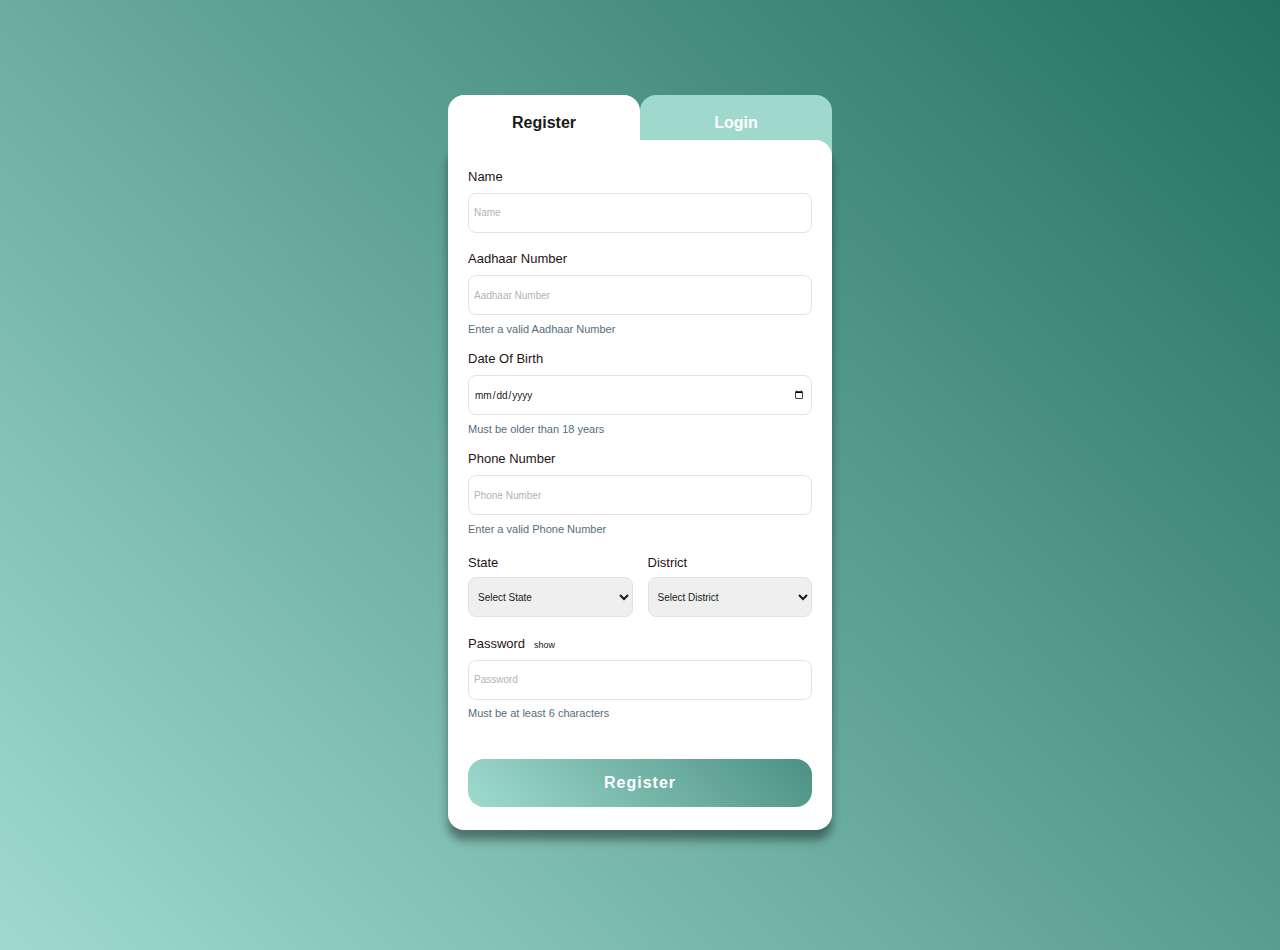
==== farmer_login.html @ 41107a31 "initial commit for login page" ====
<!DOCTYPE html>
<html lang="en">

<head>
	<meta charset="UTF-8">
	<meta http-equiv="X-UA-Compatible" content="IE=edge">
	<meta name="viewport" content="width=device-width, initial-scale=1.0">
	<title>Login Page</title>
	<link rel="stylesheet" href="css/global.css">
	<link rel="stylesheet" href="css/style.css">
	<script src="js/script.js" defer></script>
	<script src="js/extraUtils.js" defer></script>
</head>

<body>
	<div class="wrapper">
		<div class="tabs">
			<button class="navTab active" data-toggle="register">Register</button>
			<button class="navTab" data-toggle="login">Login</button>
		</div>
		<div class="contentWrapper">
			<div class="content" id="login">
				<form action="#" method="POST" autocomplete="on">
					<div class="formGroup">
						<label for="login-aadhaar">Aadhaar Number</label>
						<input type="text" inputmode="numeric" pattern="[0-9]{0,12}" id="login-aadhaar"
							placeholder="Aadhaar Number" title="Enter a valid Aaadhaar Number" required />
						<small class="messageHelp">
							We'Il never share your Aadhaar with anyone else
						</small>
						<label for="login-password"  data-content="show">Password</label>
						<input type="password" id="login-password" placeholder="Password" required />
						<small class="messageHelp" data-js="loginPassIncorrect">Password incorrect</small>
						<div>
							<div>
								<input type="checkbox" id="checkBox" />
								<label for="checkBox">Keep me Signed in</label>
							</div>
							<a href="#" id="passwordReset">Forgot password?</a>
						</div>
						<button class="btn" type="submit">Login</button>
					</div>
				</form>
			</div>
			<div class="content active" id="register">
				<form action="#" method="POST" autocomplete="on">
					<div class="formGroup">
						<label for="username">Name</label>
						<input type="text" id="username" placeholder="Name" required />
						<label for="register-aadhaar">Aadhaar Number</label>
						<input type="text" inputmode="numeric" pattern="[0-9]{0,12}" id="register-aadhaar"
							placeholder="Aadhaar Number" title="Enter a valid Aaadhaar Number" required />
						<small class="messageHelp" data-js="registerAadhaarIncorrect">
							Enter a valid Aadhaar Number
						</small>
						<label for="date-of-birth">Date Of Birth</label>
						<input type="date" id="date-of-birth" required />
						<small class="messageHelp" data-js="registerDOBIncorrect">Must be older than 18 years</small>
						<label for="phone-number">Phone Number</label>
						<input type="tel" id="phone-number" inputmode="numeric" pattern="[0-9]{0,10}"
							placeholder="Phone Number" required />
						<small class="messageHelp" data-js="registerDOBIncorrect">Enter a valid Phone Number</small>
						<div class="double-form-input">
							<div class="half-form-input">
								<label for="state">State</label>
								<!-- <input list="state-list" type="text" id="state" placeholder="State" /> -->
								<!-- <small class="messageHelp" data-js="registerDOBIncorrect">Enter a valid Phone Number</small> -->
								<select name="state" id="state" data-js="state-list">
									<option value="none" selected disabled hidden>Select State</option>
								</select>
							</div>
							<div class="half-form-input">
								<label for="district">District</label>
								<!-- <input type="text" id="district" placeholder="District" /> -->
								<!-- <small class="messageHelp" data-js="registerDOBIncorrect">Enter a valid Phone Number</small> -->
								<select name="district" id="district" data-js="district-list">
									<option value="none" selected disabled hidden>Select District</option>
								</select>
							</div>
						</div>
						<label for="register-password" data-content="show">Password</label>
						<input type="password" id="register-password" placeholder="Password" required
							title="Must be at least 6 characters" pattern="[*]{6,}" />
						<small class="messageHelp" data-js="registerPassIncorrect">Must be at least 6 characters</small>
						<button class="btn" type="submit">Register</button>
					</div>
				</form>
			</div>
		</div>
	</div>
</body>

</html>
---- css/global.css ----
:root
{
	--dark-green: hsl(170, 100%, 16%);
	--light-green: hsl(167, 44%, 74%);
	--my-gradient: linear-gradient(225deg,
			var(--dark-green) 0%,
			var(--light-green) 100%);
	--my-border-radius: 16px;
}

/* Box sizing rules */
*,
*::before,
*::after
{
	box-sizing: border-box;
	/* for debugging */
	/* outline: 1px solid blue;  */
}

/* Remove default margin */
body,
h1,
h2,
h3,
h4,
p,
figure,
blockquote,
dl,
dd
{
	margin: 0;
	padding: 0;
}

/* Remove list styles on ul, ol elements with a list role, which suggests default styling will be removed */
ul[role='list'],
ol[role='list']
{
	list-style: none;
}

/* Set core root defaults */
html:focus-within
{
	scroll-behavior: smooth;
}

/* Set core body defaults */
body
{
	min-height: 100vh;
	text-rendering: optimizeSpeed;
	line-height: 1.5;
}

/* A elements that don't have a class get default styles */
a:not([class])
{
	text-decoration-skip-ink: auto;
}

/* Make images easier to work with */
img,
picture
{
	max-width: 100%;
	display: block;
}

/* Inherit fonts for inputs and buttons */
input,
button,
textarea,
select
{
	font: inherit;
}

/* Remove all animations, transitions and smooth scroll for people that prefer not to see them */
@media (prefers-reduced-motion: reduce)
{
	html:focus-within
	{
		scroll-behavior: auto;
	}

	*,
	*::before,
	*::after
	{
		animation-duration: 0.01ms !important;
		animation-iteration-count: 1 !important;
		transition-duration: 0.01ms !important;
		scroll-behavior: auto !important;
	}
}

html
{
	font-family: "Poppins", sans-serif;
}

a
{
	text-decoration: none;
}
---- css/style.css ----
*
{
	margin: 0;
	padding: 0;
	box-sizing: border-box;
}

html
{
	font-size: 10px;
}

body
{
	padding-block: 4em 2em;
	background: var(--my-gradient);
	background-size: 150%;
	background-position: bottom left;
	transition: background-position 1s ease;
}

.wrapper
{
	margin-inline: auto;
	margin-block: 10rem;
	width: clamp(350px, 30%, 500px);
	position: relative;
}

body:has(#login.active)
{
	background-position: top right;
}

.tabs
{
	width: 100%;
	height: 7rem;
	display: flex;
	justify-content: center;
	position: absolute;
	top: -45px;
	left: 0;
	z-index: 0;
}

.navTab
{
	display: flex;
	justify-content: center;
	padding: 1em 0;
	width: 50%;
	border: 0;
	outline: 0;
	font-size: 1.6rem;
	font-weight: 600;
	background: #9ED9CC;
	color: hsl(0, 0%, 100%);
	border-radius: var(--my-border-radius) var(--my-border-radius) 0 0;
	cursor: pointer;
}

.navTab.active
{
	background: #ffffff;
	color: hsl(0, 0%, 10%);
}

.contentWrapper
{
	width: 100%;
	position: relative;
	padding: 2em;
	border-radius: var(--my-border-radius);
	background-color: hsl(0, 0%, 100%);
	box-shadow: 0px 10px 10px rgba(0, 0, 0, 0.4);
	height: 690px;
	max-height: 690px;
	transition: max-height 500ms ease;
}

.contentWrapper:has(#login.active)
{
	max-height: 360px;
}

.content
{
	display: none;
	overflow: hidden;
	z-index: 1000;
	animation: fadeIn 1s ease-in-out;
}

@keyframes fadeIn
{
	0%
	{
		opacity: 0;
	}

	100%
	{
		opacity: 1;
	}
}

.form-group
{
	display: flex;
	flex-direction: column;
}

.formGroup label
{
	display: inline-block;
	margin: 0.5em 0;
	font-size: 1.3em;
	font-weight: 400;
	color: #1f1414;
}

.formGroup input:not(input[type="checkbox"]),
select
{
	width: 100%;
	height: 40px;
	padding: 0 0.5em;
	font-weight: 1.5rem;
	font-weight: 400;
	color: hsl(0, 0%, 10%);
	outline: 0;
	border: 1px solid #e5e1e1;
	border-radius: calc(var(--my-border-radius)/2);
}

.formGroup input[type="checkbox"]
{
	cursor: pointer;
}

.formGroup input::placeholder
{
	color: #b3b3b3;
}

.formGroup div
{
	display: flex;
	justify-content: space-between;
	align-items: center;
}

.formGroup div div
{
	display: flex;
	align-items: center;
	gap: 0.5em;
	margin: 1em 0;
}

label[for="checkBox"]
{
	color: hsl(203, 6%, 41%);
	cursor: pointer;
	user-select: none;
	font-size: 1.1rem;
}

.messageHelp
{
	display: block;
	margin: 0.5em 0;
	font-size: 1.1rem;
	color: hsl(203, 20%, 41%);
	user-select: none;
}

#register input:first-of-type
{
	margin-bottom: 1em;
}

#passwordReset
{
	color: hsl(354, 70%, 54%);
	font-size: 1.1rem;
	font-weight: 500;
}

#passwordReset:hover
{
	opacity: 0.8;
}

.btn
{
	width: 100%;
	padding: 0.75em 1em;
	margin: 2em 0 0 0;
	border: 0;
	outline: 0;
	font-size: 1.6rem;
	font-weight: 600;
	letter-spacing: 1px;
	border-radius: var(--my-border-radius);
	background: var(--my-gradient);
	background-size: 200%;
	background-position: left center;
	color: hsl(0, 0%, 100%);
	cursor: pointer;
	transition: background-position 500ms ease;
}

.btn:hover
{
	background-position: right center;
}

.content.active
{
	display: block;
}

.double-form-input
{
	gap: 1.5rem !important;
}

.half-form-input
{
	display: flex;
	flex-direction: column;
	align-items: flex-start !important;
	width: 100%;
}

.half-form-input>*
{
	margin: 0 !important;
}

label[for$="-password"]
{
	position: relative;
	pointer-events: none;
}

label[for$="-password"]::after
{
	content: attr(data-content);
	font-size: 0.9rem;
	margin-inline-start: 1em;
	pointer-events: all;
}
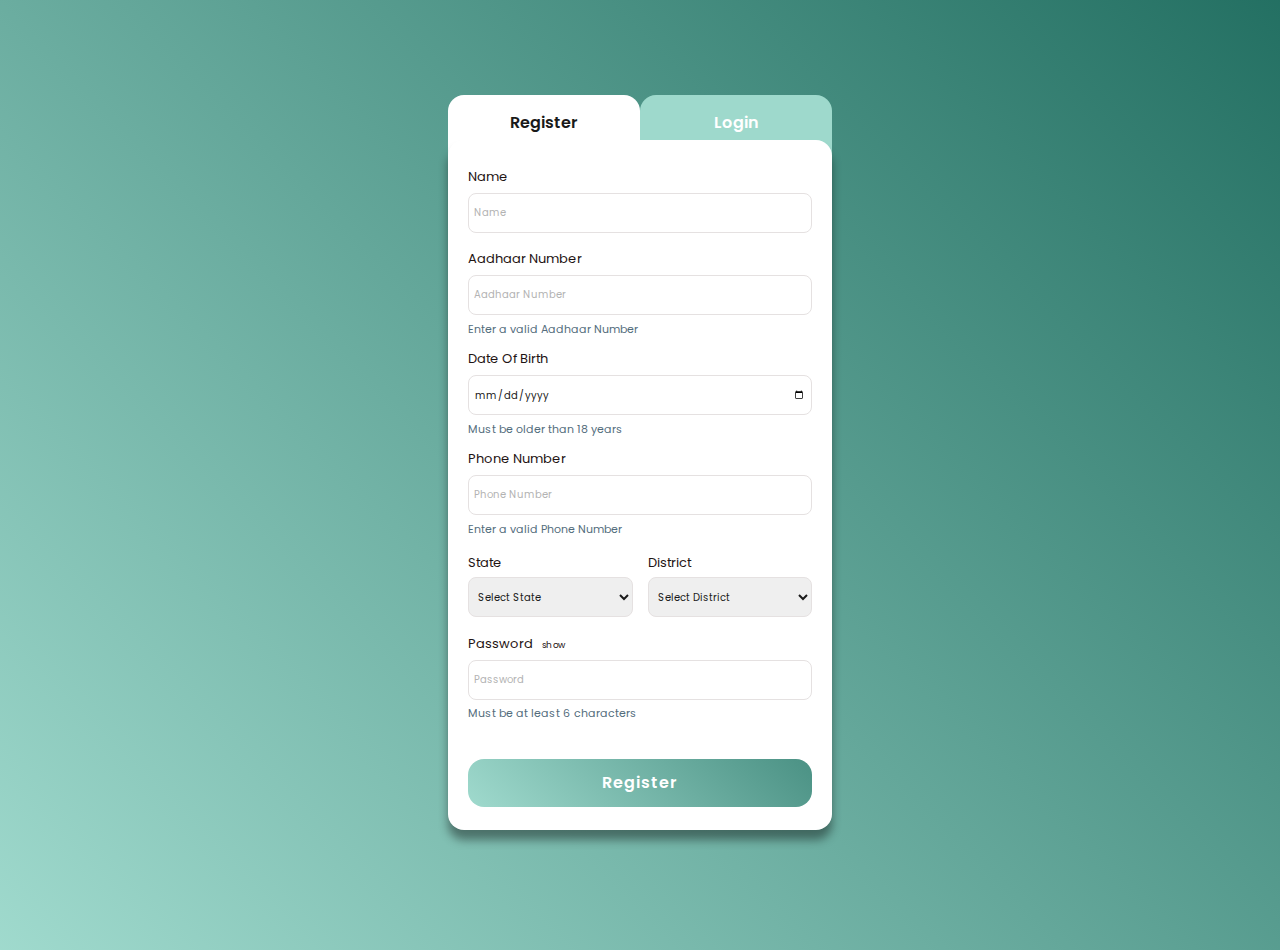
==== commit 5d3c2a9b: "added readme,svg favicon, and deployment" ====
--- a/farmer_login.html
+++ b/farmer_login.html
@@ -6,6 +6,7 @@
 	<meta http-equiv="X-UA-Compatible" content="IE=edge">
 	<meta name="viewport" content="width=device-width, initial-scale=1.0">
 	<title>Login Page</title>
+	<link rel="icon" type="image/svg" href="assets/FarmFreshLogo.svg" />
 	<link rel="stylesheet" href="css/global.css">
 	<link rel="stylesheet" href="css/style.css">
 	<script src="js/script.js" defer></script>
@@ -28,7 +29,7 @@
 						<small class="messageHelp">
 							We'Il never share your Aadhaar with anyone else
 						</small>
-						<label for="login-password"  data-content="show">Password</label>
+						<label for="login-password" data-content="show">Password</label>
 						<input type="password" id="login-password" placeholder="Password" required />
 						<small class="messageHelp" data-js="loginPassIncorrect">Password incorrect</small>
 						<div>
--- a/css/global.css
+++ b/css/global.css
@@ -1,3 +1,5 @@
+@import url('https://fonts.googleapis.com/css2?family=Poppins:wght@400;600&display=swap');
+
 :root
 {
 	--dark-green: hsl(170, 100%, 16%);
